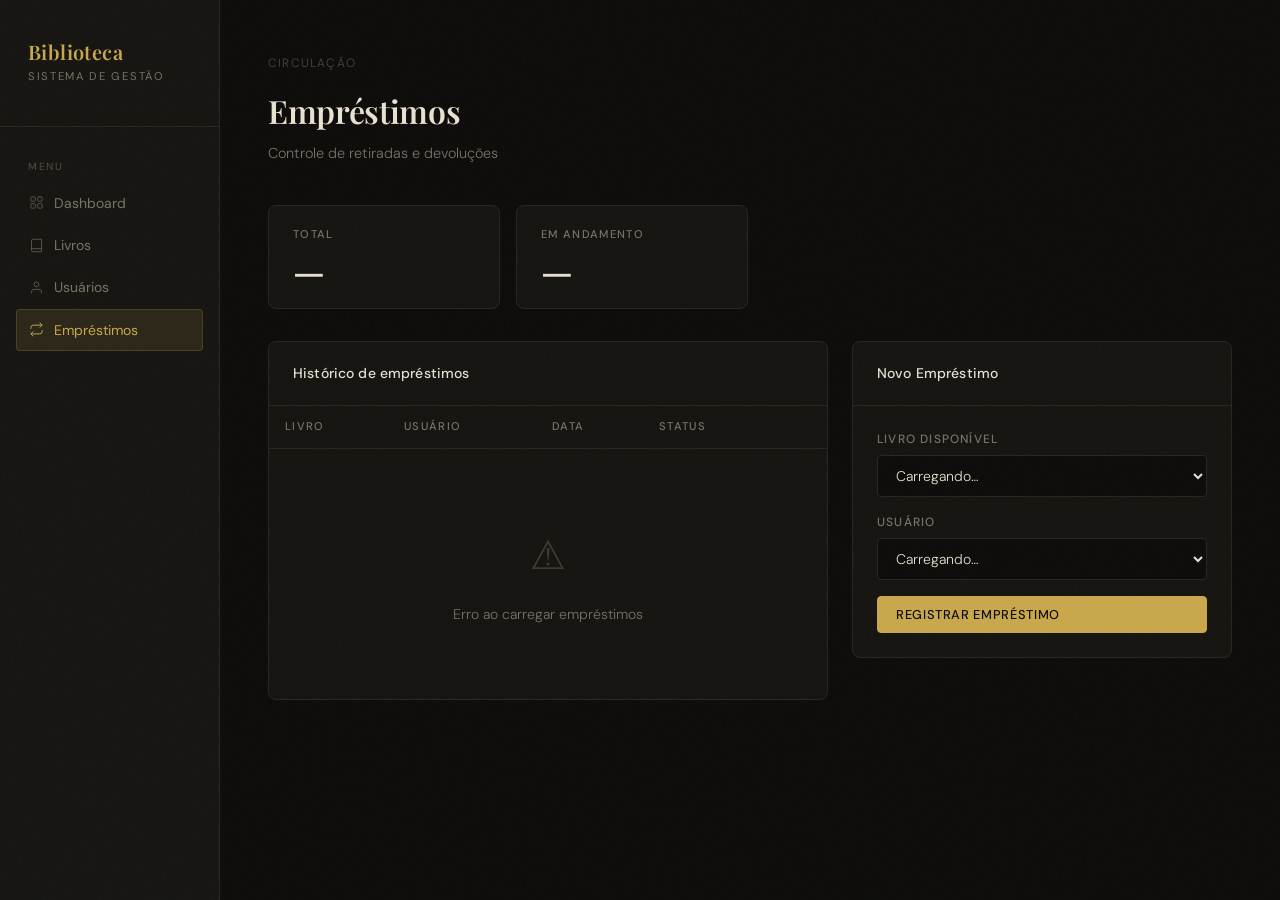
==== emprestimos.html @ 4e4b6eb3 "add frontend" ====
<!DOCTYPE html>
<html lang="pt-BR">
<head>
  <meta charset="UTF-8">
  <meta name="viewport" content="width=device-width, initial-scale=1.0">
  <title>Biblioteca — Empréstimos</title>
  <link rel="stylesheet" href="css/style.css">
</head>
<body>
 
<nav class="sidebar">
  <div class="sidebar-logo">
    <h1>Biblioteca</h1>
    <span>Sistema de Gestão</span>
  </div>
  <div class="nav-section">
    <p class="nav-label">Menu</p>
    <a href="index.html" class="nav-link">
      <svg width="15" height="15" fill="none" stroke="currentColor" stroke-width="1.5" viewBox="0 0 24 24"><rect x="3" y="3" width="7" height="7" rx="1"/><rect x="14" y="3" width="7" height="7" rx="1"/><rect x="3" y="14" width="7" height="7" rx="1"/><rect x="14" y="14" width="7" height="7" rx="1"/></svg>
      <span>Dashboard</span>
    </a>
    <a href="livros.html" class="nav-link">
      <svg width="15" height="15" fill="none" stroke="currentColor" stroke-width="1.5" viewBox="0 0 24 24"><path d="M4 19.5A2.5 2.5 0 0 1 6.5 17H20"/><path d="M6.5 2H20v20H6.5A2.5 2.5 0 0 1 4 19.5v-15A2.5 2.5 0 0 1 6.5 2z"/></svg>
      <span>Livros</span>
    </a>
    <a href="usuarios.html" class="nav-link">
      <svg width="15" height="15" fill="none" stroke="currentColor" stroke-width="1.5" viewBox="0 0 24 24"><path d="M20 21v-2a4 4 0 0 0-4-4H8a4 4 0 0 0-4 4v2"/><circle cx="12" cy="7" r="4"/></svg>
      <span>Usuários</span>
    </a>
    <a href="emprestimos.html" class="nav-link">
      <svg width="15" height="15" fill="none" stroke="currentColor" stroke-width="1.5" viewBox="0 0 24 24"><polyline points="17 1 21 5 17 9"/><path d="M3 11V9a4 4 0 0 1 4-4h14"/><polyline points="7 23 3 19 7 15"/><path d="M21 13v2a4 4 0 0 1-4 4H3"/></svg>
      <span>Empréstimos</span>
    </a>
  </div>
</nav>
 
<main class="main">
  <div class="page-header fade-in">
    <p class="breadcrumb">Circulação</p>
    <h2>Empréstimos</h2>
    <p>Controle de retiradas e devoluções</p>
  </div>
  <div class="content fade-in">
    <div class="stats-row" style="grid-template-columns:1fr 1fr;max-width:480px;margin-bottom:32px">
      <div class="stat-card"><p class="stat-label">Total</p><p class="stat-value" id="count-emprestimos">—</p></div>
      <div class="stat-card"><p class="stat-label">Em andamento</p><p class="stat-value" id="count-ativos">—</p></div>
    </div>
 
    <div class="two-col">
      <div class="card">
        <div class="card-header"><h3>Histórico de empréstimos</h3></div>
        <div class="table-wrap">
          <table>
            <thead><tr><th>Livro</th><th>Usuário</th><th>Data</th><th>Status</th><th></th></tr></thead>
            <tbody id="emprestimos-tbody"></tbody>
          </table>
        </div>
      </div>
 
      <div class="card">
        <div class="card-header"><h3>Novo Empréstimo</h3></div>
        <div class="card-body">
          <form id="form-emprestimo" class="form-grid">
            <div class="field">
              <label for="livroId">Livro disponível</label>
              <select id="livroId" required>
                <option value="">Carregando…</option>
              </select>
            </div>
            <div class="field">
              <label for="usuarioId">Usuário</label>
              <select id="usuarioId" required>
                <option value="">Carregando…</option>
              </select>
            </div>
            <button type="submit" class="btn btn-primary">Registrar Empréstimo</button>
          </form>
        </div>
      </div>
    </div>
  </div>
</main>
 
<div id="toast-container"></div>
<script type="module" src="js/emprestimos.js"></script>
</body>
</html>
---- css/style.css ----
@import url('https://fonts.googleapis.com/css2?family=Playfair+Display:ital,wght@0,400;0,600;0,700;1,400&family=DM+Sans:wght@300;400;500&display=swap');

:root {
  --bg: #0e0d0b;
  --surface: #161512;
  --surface-2: #1e1c18;
  --border: #2a2720;
  --border-light: #332f28;
  --gold: #c9a84c;
  --gold-dim: #8a6f2e;
  --gold-glow: rgba(201, 168, 76, 0.12);
  --text: #e8e0d0;
  --text-muted: #7a7264;
  --text-dim: #4a4640;
  --green: #4a7c59;
  --green-bg: rgba(74, 124, 89, 0.12);
  --red: #8b3a3a;
  --red-bg: rgba(139, 58, 58, 0.12);
  --radius: 4px;
  --radius-lg: 8px;
  --transition: 200ms cubic-bezier(0.4, 0, 0.2, 1);
}

*, *::before, *::after { box-sizing: border-box; margin: 0; padding: 0; }

html { scroll-behavior: smooth; }

body {
  background: var(--bg);
  color: var(--text);
  font-family: 'DM Sans', sans-serif;
  font-weight: 300;
  min-height: 100vh;
  line-height: 1.6;
  -webkit-font-smoothing: antialiased;
}

/* ─── NOISE TEXTURE OVERLAY ─── */
body::before {
  content: '';
  position: fixed;
  inset: 0;
  background-image: url("data:image/svg+xml,%3Csvg viewBox='0 0 256 256' xmlns='http://www.w3.org/2000/svg'%3E%3Cfilter id='noise'%3E%3CfeTurbulence type='fractalNoise' baseFrequency='0.9' numOctaves='4' stitchTiles='stitch'/%3E%3C/filter%3E%3Crect width='100%25' height='100%25' filter='url(%23noise)' opacity='0.04'/%3E%3C/svg%3E");
  pointer-events: none;
  z-index: 999;
  opacity: 0.4;
}

/* ─── SIDEBAR NAV ─── */
.sidebar {
  position: fixed;
  left: 0; top: 0; bottom: 0;
  width: 220px;
  background: var(--surface);
  border-right: 1px solid var(--border);
  display: flex;
  flex-direction: column;
  padding: 40px 0;
  z-index: 100;
}

.sidebar-logo {
  padding: 0 28px 40px;
  border-bottom: 1px solid var(--border);
  margin-bottom: 32px;
}

.sidebar-logo h1 {
  font-family: 'Playfair Display', serif;
  font-size: 1.25rem;
  font-weight: 600;
  color: var(--gold);
  letter-spacing: 0.02em;
  line-height: 1.2;
}

.sidebar-logo span {
  display: block;
  font-size: 0.7rem;
  color: var(--text-muted);
  text-transform: uppercase;
  letter-spacing: 0.15em;
  margin-top: 4px;
  font-weight: 400;
}

.nav-section {
  padding: 0 16px;
  margin-bottom: 8px;
}

.nav-label {
  font-size: 0.65rem;
  text-transform: uppercase;
  letter-spacing: 0.15em;
  color: var(--text-dim);
  padding: 0 12px;
  margin-bottom: 6px;
  font-weight: 500;
}

.nav-link {
  display: flex;
  align-items: center;
  gap: 10px;
  padding: 9px 12px;
  border-radius: var(--radius);
  color: var(--text-muted);
  text-decoration: none;
  font-size: 0.875rem;
  font-weight: 400;
  transition: all var(--transition);
  border: 1px solid transparent;
}

.nav-link:hover {
  color: var(--text);
  background: var(--surface-2);
}

.nav-link.active {
  color: var(--gold);
  background: var(--gold-glow);
  border-color: rgba(201, 168, 76, 0.2);
}

.nav-link svg { opacity: 0.7; flex-shrink: 0; }
.nav-link.active svg { opacity: 1; }

/* ─── MAIN LAYOUT ─── */
.main {
  margin-left: 220px;
  min-height: 100vh;
  display: flex;
  flex-direction: column;
}

/* ─── PAGE HEADER ─── */
.page-header {
  padding: 48px 48px 0;
  margin-bottom: 40px;
}

.page-header .breadcrumb {
  font-size: 0.75rem;
  color: var(--text-dim);
  text-transform: uppercase;
  letter-spacing: 0.1em;
  margin-bottom: 12px;
}

.page-header h2 {
  font-family: 'Playfair Display', serif;
  font-size: 2rem;
  font-weight: 600;
  color: var(--text);
  letter-spacing: -0.01em;
}

.page-header p {
  color: var(--text-muted);
  font-size: 0.9rem;
  margin-top: 6px;
}

/* ─── CONTENT AREA ─── */
.content {
  padding: 0 48px 48px;
  flex: 1;
}

/* ─── CARDS ─── */
.card {
  background: var(--surface);
  border: 1px solid var(--border);
  border-radius: var(--radius-lg);
  overflow: hidden;
  transition: border-color var(--transition);
}

.card:hover { border-color: var(--border-light); }

.card-header {
  padding: 20px 24px;
  border-bottom: 1px solid var(--border);
  display: flex;
  align-items: center;
  justify-content: space-between;
  gap: 16px;
}

.card-header h3 {
  font-size: 0.875rem;
  font-weight: 500;
  color: var(--text);
  letter-spacing: 0.01em;
}

.card-body { padding: 24px; }

/* ─── STATS ROW ─── */
.stats-row {
  display: grid;
  grid-template-columns: repeat(3, 1fr);
  gap: 16px;
  margin-bottom: 32px;
}

.stat-card {
  background: var(--surface);
  border: 1px solid var(--border);
  border-radius: var(--radius-lg);
  padding: 20px 24px;
  position: relative;
  overflow: hidden;
  transition: border-color var(--transition), transform var(--transition);
}

.stat-card::after {
  content: '';
  position: absolute;
  bottom: 0; left: 0; right: 0;
  height: 2px;
  background: linear-gradient(90deg, var(--gold), transparent);
  opacity: 0;
  transition: opacity var(--transition);
}

.stat-card:hover { border-color: var(--border-light); transform: translateY(-1px); }
.stat-card:hover::after { opacity: 1; }

.stat-label {
  font-size: 0.7rem;
  text-transform: uppercase;
  letter-spacing: 0.12em;
  color: var(--text-muted);
  margin-bottom: 8px;
  font-weight: 500;
}

.stat-value {
  font-family: 'Playfair Display', serif;
  font-size: 2.25rem;
  font-weight: 600;
  color: var(--text);
  line-height: 1;
  transition: color var(--transition);
}

.stat-card:hover .stat-value { color: var(--gold); }

/* ─── TABLE ─── */
.table-wrap { overflow-x: auto; }

table {
  width: 100%;
  border-collapse: collapse;
  font-size: 0.875rem;
}

thead th {
  padding: 12px 16px;
  text-align: left;
  font-size: 0.7rem;
  text-transform: uppercase;
  letter-spacing: 0.12em;
  color: var(--text-muted);
  font-weight: 500;
  border-bottom: 1px solid var(--border);
}

tbody tr {
  border-bottom: 1px solid var(--border);
  transition: background var(--transition);
  animation: fadeInRow 0.3s ease both;
}

tbody tr:last-child { border-bottom: none; }
tbody tr:hover { background: var(--surface-2); }

td {
  padding: 14px 16px;
  color: var(--text);
  vertical-align: middle;
}

td .subtitle {
  font-size: 0.75rem;
  color: var(--text-muted);
  margin-top: 2px;
}

/* ─── BADGE ─── */
.badge {
  display: inline-flex;
  align-items: center;
  gap: 5px;
  padding: 3px 10px;
  border-radius: 100px;
  font-size: 0.7rem;
  font-weight: 500;
  letter-spacing: 0.05em;
  text-transform: uppercase;
}

.badge-available {
  background: var(--green-bg);
  color: #6aab7e;
  border: 1px solid rgba(74, 124, 89, 0.3);
}

.badge-borrowed {
  background: var(--red-bg);
  color: #b06060;
  border: 1px solid rgba(139, 58, 58, 0.3);
}

.badge-active {
  background: rgba(201, 168, 76, 0.1);
  color: var(--gold);
  border: 1px solid rgba(201, 168, 76, 0.25);
}

.badge-dot {
  width: 5px; height: 5px;
  border-radius: 50%;
  background: currentColor;
}

/* ─── FORMS ─── */
.form-grid {
  display: grid;
  gap: 16px;
}

.form-grid-2 { grid-template-columns: 1fr 1fr; }

.field { display: flex; flex-direction: column; gap: 6px; }

label {
  font-size: 0.75rem;
  text-transform: uppercase;
  letter-spacing: 0.1em;
  color: var(--text-muted);
  font-weight: 500;
}

input, select {
  background: var(--bg);
  border: 1px solid var(--border);
  border-radius: var(--radius);
  color: var(--text);
  font-family: 'DM Sans', sans-serif;
  font-size: 0.875rem;
  font-weight: 300;
  padding: 10px 14px;
  outline: none;
  transition: border-color var(--transition), box-shadow var(--transition);
  width: 100%;
}

input::placeholder { color: var(--text-dim); }

input:focus, select:focus {
  border-color: var(--gold-dim);
  box-shadow: 0 0 0 3px var(--gold-glow);
}

select option { background: var(--surface); }

/* ─── BUTTONS ─── */
.btn {
  display: inline-flex;
  align-items: center;
  gap: 8px;
  padding: 9px 18px;
  border-radius: var(--radius);
  font-family: 'DM Sans', sans-serif;
  font-size: 0.8rem;
  font-weight: 500;
  letter-spacing: 0.05em;
  text-transform: uppercase;
  cursor: pointer;
  border: 1px solid transparent;
  transition: all var(--transition);
  text-decoration: none;
}

.btn-primary {
  background: var(--gold);
  color: #0e0d0b;
  border-color: var(--gold);
}

.btn-primary:hover {
  background: #d4b35e;
  box-shadow: 0 4px 16px rgba(201, 168, 76, 0.3);
  transform: translateY(-1px);
}

.btn-primary:active { transform: translateY(0); }

.btn-ghost {
  background: transparent;
  color: var(--text-muted);
  border-color: var(--border);
}

.btn-ghost:hover {
  color: var(--text);
  background: var(--surface-2);
  border-color: var(--border-light);
}

.btn-danger {
  background: transparent;
  color: #b06060;
  border-color: rgba(139, 58, 58, 0.3);
}

.btn-danger:hover {
  background: var(--red-bg);
  border-color: rgba(139, 58, 58, 0.5);
}

.btn-sm { padding: 6px 12px; font-size: 0.72rem; }

/* ─── TOAST ─── */
#toast-container {
  position: fixed;
  top: 24px;
  right: 24px;
  z-index: 9999;
  display: flex;
  flex-direction: column;
  gap: 8px;
  pointer-events: none;
}

.toast {
  background: var(--surface-2);
  border: 1px solid var(--border-light);
  border-radius: var(--radius-lg);
  padding: 12px 16px;
  font-size: 0.85rem;
  color: var(--text);
  display: flex;
  align-items: center;
  gap: 10px;
  min-width: 280px;
  box-shadow: 0 8px 32px rgba(0,0,0,0.4);
  animation: slideIn 0.25s cubic-bezier(0.4, 0, 0.2, 1) both;
  pointer-events: all;
}

.toast-success { border-left: 3px solid #4a7c59; }
.toast-error { border-left: 3px solid #8b3a3a; }
.toast-icon { font-size: 1rem; }

/* ─── EMPTY STATE ─── */
.empty-state {
  text-align: center;
  padding: 60px 24px;
  color: var(--text-muted);
}

.empty-icon {
  font-size: 2.5rem;
  margin-bottom: 16px;
  opacity: 0.4;
}

.empty-state p { font-size: 0.875rem; }

/* ─── LOADING SKELETON ─── */
.skeleton {
  background: linear-gradient(90deg, var(--surface-2) 25%, var(--border) 50%, var(--surface-2) 75%);
  background-size: 200% 100%;
  animation: shimmer 1.5s infinite;
  border-radius: var(--radius);
  height: 16px;
}

/* ─── DIVIDER ─── */
.divider {
  height: 1px;
  background: var(--border);
  margin: 24px 0;
}

/* ─── PAGE LAYOUT HELPER ─── */
.two-col { display: grid; grid-template-columns: 1fr 380px; gap: 24px; align-items: start; }
.full-col { display: grid; gap: 24px; }

/* ─── ANIMATIONS ─── */
@keyframes fadeInRow {
  from { opacity: 0; transform: translateY(4px); }
  to { opacity: 1; transform: translateY(0); }
}

@keyframes slideIn {
  from { opacity: 0; transform: translateX(16px); }
  to { opacity: 1; transform: translateX(0); }
}

@keyframes shimmer {
  to { background-position: -200% 0; }
}

@keyframes fadeIn {
  from { opacity: 0; transform: translateY(8px); }
  to { opacity: 1; transform: translateY(0); }
}

.fade-in { animation: fadeIn 0.4s ease both; }

/* ─── RESPONSIVE ─── */
@media (max-width: 900px) {
  .sidebar { width: 60px; padding: 20px 0; }
  .sidebar-logo, .nav-label { display: none; }
  .nav-link span { display: none; }
  .nav-link { justify-content: center; padding: 10px; }
  .main { margin-left: 60px; }
  .page-header, .content { padding-left: 24px; padding-right: 24px; }
  .two-col { grid-template-columns: 1fr; }
  .form-grid-2 { grid-template-columns: 1fr; }
  .stats-row { grid-template-columns: 1fr; }
}
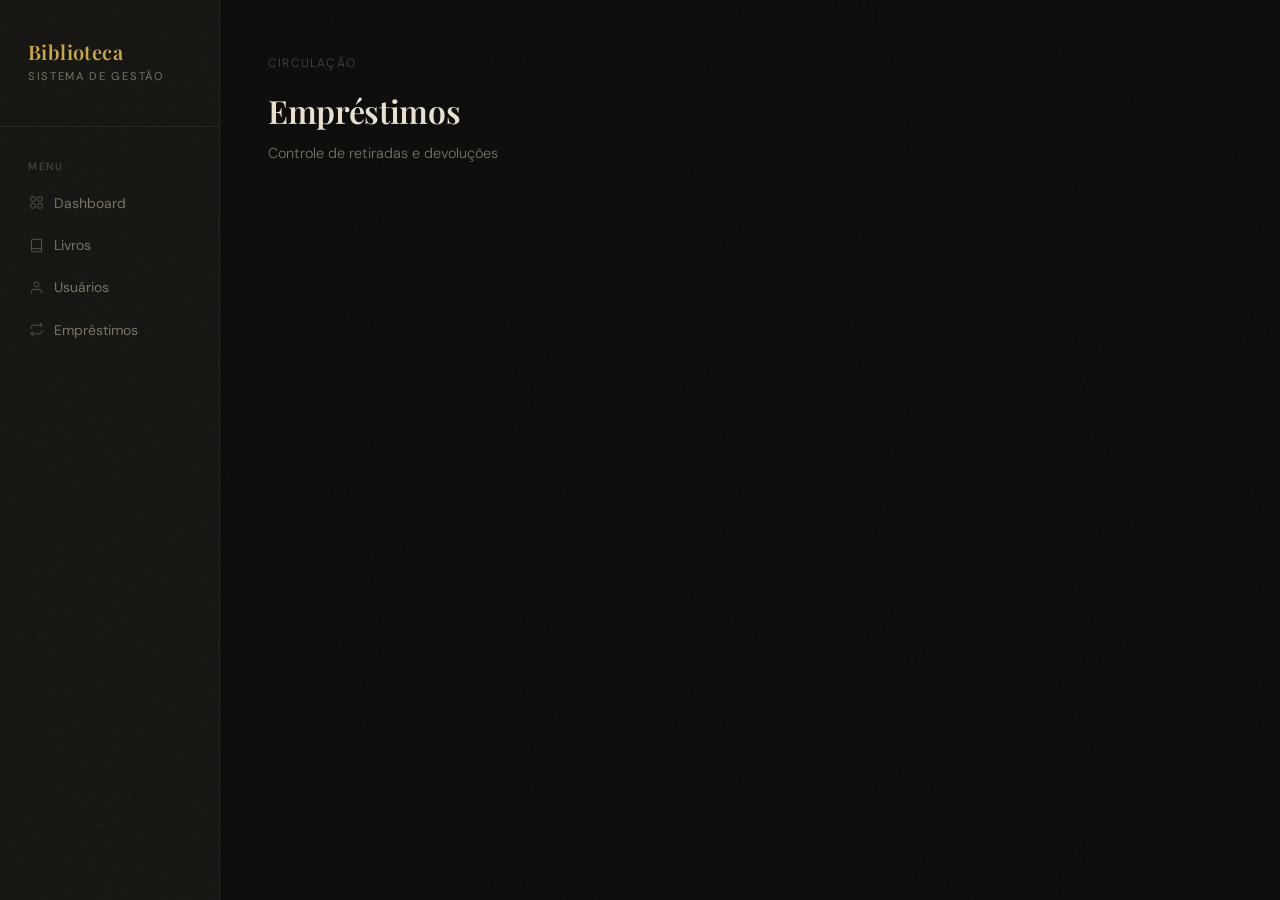
==== commit 5c61f673: "feat: implement role-based UI (admin/user) with conditional rendering for actions" ====
--- a/emprestimos.html
+++ b/emprestimos.html
@@ -7,7 +7,7 @@
   <link rel="stylesheet" href="css/style.css">
 </head>
 <body>
- 
+
 <nav class="sidebar">
   <div class="sidebar-logo">
     <h1>Biblioteca</h1>
@@ -33,22 +33,45 @@
     </a>
   </div>
 </nav>
- 
+
 <main class="main">
   <div class="page-header fade-in">
     <p class="breadcrumb">Circulação</p>
     <h2>Empréstimos</h2>
-    <p>Controle de retiradas e devoluções</p>
+    <p id="page-subtitle">Controle de retiradas e devoluções</p>
   </div>
-  <div class="content fade-in">
+  <div class="content fade-in" id="main-content"></div>
+</main>
+
+<div id="toast-container"></div>
+<script type="module">
+import { listarEmprestimos, criarEmprestimo, devolverLivro, deletarEmprestimo, listarLivros, listarUsuarios } from "./api.js";
+import { toast, initPage, isAdmin, fmtDate } from "./utils.js";
+
+initPage();
+
+const content = document.getElementById("main-content");
+const admin = isAdmin();
+
+if (admin) {
+  renderAdmin();
+} else {
+  renderUser();
+}
+
+// ─── ADMIN VIEW: histórico completo + gestão + novo empréstimo ──────────
+function renderAdmin() {
+  content.innerHTML = `
     <div class="stats-row" style="grid-template-columns:1fr 1fr;max-width:480px;margin-bottom:32px">
       <div class="stat-card"><p class="stat-label">Total</p><p class="stat-value" id="count-emprestimos">—</p></div>
       <div class="stat-card"><p class="stat-label">Em andamento</p><p class="stat-value" id="count-ativos">—</p></div>
     </div>
- 
     <div class="two-col">
       <div class="card">
-        <div class="card-header"><h3>Histórico de empréstimos</h3></div>
+        <div class="card-header">
+          <h3>Histórico de empréstimos</h3>
+          <span class="role-badge role-badge--admin">Admin</span>
+        </div>
         <div class="table-wrap">
           <table>
             <thead><tr><th>Livro</th><th>Usuário</th><th>Data</th><th>Status</th><th></th></tr></thead>
@@ -56,32 +79,202 @@
           </table>
         </div>
       </div>
- 
       <div class="card">
         <div class="card-header"><h3>Novo Empréstimo</h3></div>
         <div class="card-body">
-          <form id="form-emprestimo" class="form-grid">
+          <div class="form-grid">
             <div class="field">
               <label for="livroId">Livro disponível</label>
-              <select id="livroId" required>
-                <option value="">Carregando…</option>
-              </select>
+              <select id="livroId"><option value="">Carregando…</option></select>
             </div>
             <div class="field">
               <label for="usuarioId">Usuário</label>
-              <select id="usuarioId" required>
-                <option value="">Carregando…</option>
-              </select>
-            </div>
-            <button type="submit" class="btn btn-primary">Registrar Empréstimo</button>
-          </form>
+              <select id="usuarioId"><option value="">Carregando…</option></select>
+            </div>
+            <button id="btn-emprestar" class="btn btn-primary">Registrar Empréstimo</button>
+          </div>
         </div>
       </div>
     </div>
-  </div>
-</main>
- 
-<div id="toast-container"></div>
-<script type="module" src="js/emprestimos.js"></script>
+  `;
+  loadSelects();
+  loadHistorico();
+  document.getElementById("btn-emprestar").addEventListener("click", submitEmprestimo);
+}
+
+async function loadSelects() {
+  const [livros, usuarios] = await Promise.all([listarLivros(), listarUsuarios()]);
+  const disponiveis = livros.filter(l => l.disponivel);
+  document.getElementById("livroId").innerHTML =
+    `<option value="">Selecionar livro…</option>` +
+    disponiveis.map(l => `<option value="${l.id}">${l.titulo}</option>`).join("");
+  document.getElementById("usuarioId").innerHTML =
+    `<option value="">Selecionar usuário…</option>` +
+    usuarios.map(u => `<option value="${u.id}">${u.nome}</option>`).join("");
+}
+
+async function loadHistorico() {
+  const tbody = document.getElementById("emprestimos-tbody");
+  tbody.innerHTML = `<tr><td colspan="5"><div class="skeleton" style="width:70%"></div></td></tr>`;
+  try {
+    const emp = await listarEmprestimos();
+    document.getElementById("count-emprestimos").textContent = emp.length;
+    document.getElementById("count-ativos").textContent = emp.filter(e => e.ativo).length;
+    if (!emp.length) {
+      tbody.innerHTML = `<tr><td colspan="5"><div class="empty-state"><div class="empty-icon">🔄</div><p>Nenhum empréstimo registrado</p></div></td></tr>`;
+      return;
+    }
+    tbody.innerHTML = emp.map(e => `
+      <tr>
+        <td><strong>${e.tituloLivro ?? "—"}</strong></td>
+        <td>${e.nomeUsuario ?? "—"}</td>
+        <td>${fmtDate(e.dataEmprestimo)}</td>
+        <td><span class="badge ${e.ativo ? "badge-active" : "badge-available"}"><span class="badge-dot"></span>${e.ativo ? "Em andamento" : "Devolvido"}</span></td>
+        <td style="display:flex;gap:8px">
+          ${e.ativo ? `<button class="btn btn-ghost btn-sm btn-devolver" data-id="${e.id}">Devolver</button>` : ""}
+          <button class="btn btn-danger btn-sm btn-delete" data-id="${e.id}">Remover</button>
+        </td>
+      </tr>
+    `).join("");
+    document.querySelectorAll(".btn-devolver").forEach(btn => {
+      btn.addEventListener("click", async () => {
+        try { await devolverLivro(btn.dataset.id); toast("Devolução registrada"); loadHistorico(); loadSelects(); }
+        catch (e) { toast(e.message, "error"); }
+      });
+    });
+    document.querySelectorAll(".btn-delete").forEach(btn => {
+      btn.addEventListener("click", async () => {
+        if (!confirm("Remover este empréstimo?")) return;
+        try { await deletarEmprestimo(btn.dataset.id); toast("Empréstimo removido"); loadHistorico(); }
+        catch (e) { toast(e.message, "error"); }
+      });
+    });
+  } catch {
+    tbody.innerHTML = `<tr><td colspan="5"><div class="empty-state"><div class="empty-icon">⚠</div><p>Erro ao carregar empréstimos</p></div></td></tr>`;
+  }
+}
+
+async function submitEmprestimo() {
+  const btn = document.getElementById("btn-emprestar");
+  const livroId = document.getElementById("livroId").value;
+  const usuarioId = document.getElementById("usuarioId").value;
+  if (!livroId || !usuarioId) { toast("Selecione livro e usuário.", "error"); return; }
+  btn.disabled = true; btn.textContent = "Registrando…";
+  try {
+    await criarEmprestimo({ usuarioId: Number(usuarioId), livroId: Number(livroId) });
+    toast("Empréstimo registrado");
+    loadHistorico(); loadSelects();
+  } catch (e) { toast(e.message, "error"); }
+  finally { btn.disabled = false; btn.textContent = "Registrar Empréstimo"; }
+}
+
+// ─── USER VIEW: foco em realizar empréstimo + meus empréstimos ──────────
+function renderUser() {
+  document.getElementById("page-subtitle").textContent = "Retire e acompanhe seus livros";
+  content.innerHTML = `
+    <div class="user-emp-layout">
+
+      <!-- Card: Realizar empréstimo -->
+      <div class="card user-emp-form-card">
+        <div class="card-header">
+          <h3>Retirar um livro</h3>
+        </div>
+        <div class="card-body">
+          <p class="user-emp-hint">Escolha um livro disponível para retirar.</p>
+          <div class="form-grid" style="margin-top:20px">
+            <div class="field">
+              <label for="livroId">Livro disponível</label>
+              <select id="livroId"><option value="">Carregando…</option></select>
+            </div>
+            <div class="field">
+              <label for="usuarioId">Registrar para</label>
+              <select id="usuarioId"><option value="">Carregando…</option></select>
+            </div>
+            <button id="btn-emprestar" class="btn btn-primary btn-full">
+              <svg width="15" height="15" fill="none" stroke="currentColor" stroke-width="1.5" viewBox="0 0 24 24"><polyline points="17 1 21 5 17 9"/><path d="M3 11V9a4 4 0 0 1 4-4h14"/></svg>
+              Confirmar Retirada
+            </button>
+          </div>
+        </div>
+      </div>
+
+      <!-- Card: Empréstimos ativos -->
+      <div class="card">
+        <div class="card-header">
+          <h3>Empréstimos ativos</h3>
+          <span id="user-count-ativos" class="disp-pill">—</span>
+        </div>
+        <div class="table-wrap">
+          <table>
+            <thead><tr><th>Livro</th><th>Retirada</th><th>Status</th></tr></thead>
+            <tbody id="user-emp-tbody"></tbody>
+          </table>
+        </div>
+      </div>
+
+    </div>
+  `;
+  loadUserSelects();
+  loadUserEmprestimos();
+  document.getElementById("btn-emprestar").addEventListener("click", submitUserEmprestimo);
+}
+
+async function loadUserSelects() {
+  const [livros, usuarios] = await Promise.all([listarLivros(), listarUsuarios()]);
+  const disponiveis = livros.filter(l => l.disponivel);
+  document.getElementById("livroId").innerHTML =
+    `<option value="">Selecione um livro…</option>` +
+    disponiveis.map(l => `<option value="${l.id}">${l.titulo} — ${l.autor}</option>`).join("");
+  document.getElementById("usuarioId").innerHTML =
+    `<option value="">Selecione o usuário…</option>` +
+    usuarios.map(u => `<option value="${u.id}">${u.nome}</option>`).join("");
+}
+
+async function loadUserEmprestimos() {
+  const tbody = document.getElementById("user-emp-tbody");
+  tbody.innerHTML = `<tr><td colspan="3"><div class="skeleton" style="width:60%"></div></td></tr>`;
+  try {
+    const emp = await listarEmprestimos();
+    const ativos = emp.filter(e => e.ativo);
+    document.getElementById("user-count-ativos").textContent =
+      `${ativos.length} ativo${ativos.length !== 1 ? "s" : ""}`;
+    if (!ativos.length) {
+      tbody.innerHTML = `<tr><td colspan="3"><div class="empty-state"><div class="empty-icon">📖</div><p>Nenhum empréstimo ativo no momento</p></div></td></tr>`;
+      return;
+    }
+    tbody.innerHTML = ativos.map(e => `
+      <tr>
+        <td>
+          <strong>${e.tituloLivro ?? "—"}</strong>
+          <div class="subtitle">${e.nomeUsuario ?? ""}</div>
+        </td>
+        <td>${fmtDate(e.dataEmprestimo)}</td>
+        <td><span class="badge badge-active"><span class="badge-dot"></span>Em andamento</span></td>
+      </tr>
+    `).join("");
+  } catch {
+    tbody.innerHTML = `<tr><td colspan="3"><div class="empty-state"><div class="empty-icon">⚠</div><p>Erro ao carregar</p></div></td></tr>`;
+  }
+}
+
+async function submitUserEmprestimo() {
+  const btn = document.getElementById("btn-emprestar");
+  const livroId = document.getElementById("livroId").value;
+  const usuarioId = document.getElementById("usuarioId").value;
+  if (!livroId || !usuarioId) { toast("Selecione livro e usuário.", "error"); return; }
+  btn.disabled = true;
+  btn.innerHTML = `<svg width="14" height="14" viewBox="0 0 24 24" fill="none" stroke="currentColor" stroke-width="2" style="animation:spin .7s linear infinite"><path d="M12 2v4M12 18v4M4.93 4.93l2.83 2.83M16.24 16.24l2.83 2.83M2 12h4M18 12h4M4.93 19.07l2.83-2.83M16.24 7.76l2.83-2.83"/></svg> Confirmando…`;
+  try {
+    await criarEmprestimo({ usuarioId: Number(usuarioId), livroId: Number(livroId) });
+    toast("Retirada confirmada! Boas leituras.");
+    loadUserSelects();
+    loadUserEmprestimos();
+  } catch (e) { toast(e.message, "error"); }
+  finally {
+    btn.disabled = false;
+    btn.innerHTML = `<svg width="15" height="15" fill="none" stroke="currentColor" stroke-width="1.5" viewBox="0 0 24 24"><polyline points="17 1 21 5 17 9"/><path d="M3 11V9a4 4 0 0 1 4-4h14"/></svg> Confirmar Retirada`;
+  }
+}
+</script>
 </body>
 </html>
--- a/css/style.css
+++ b/css/style.css
@@ -127,6 +127,161 @@
 .nav-link svg { opacity: 0.7; flex-shrink: 0; }
 .nav-link.active svg { opacity: 1; }
 
+/* ─── SIDEBAR ACCOUNT WIDGET ─── */
+.sidebar-account {
+  margin-top: auto;
+  padding: 16px;
+  border-top: 1px solid var(--border);
+  position: relative;
+}
+
+.account-trigger {
+  display: flex;
+  align-items: center;
+  gap: 10px;
+  width: 100%;
+  padding: 8px 10px;
+  background: transparent;
+  border: 1px solid transparent;
+  border-radius: var(--radius);
+  cursor: pointer;
+  font-family: 'DM Sans', sans-serif;
+  transition: all var(--transition);
+  text-align: left;
+}
+
+.account-trigger:hover {
+  background: var(--surface-2);
+  border-color: var(--border);
+}
+
+.account-avatar {
+  width: 30px;
+  height: 30px;
+  border-radius: 50%;
+  background: var(--gold-glow);
+  border: 1px solid rgba(201, 168, 76, 0.3);
+  color: var(--gold);
+  font-family: 'Playfair Display', serif;
+  font-size: 0.875rem;
+  font-weight: 600;
+  display: flex;
+  align-items: center;
+  justify-content: center;
+  flex-shrink: 0;
+}
+
+.account-info {
+  flex: 1;
+  min-width: 0;
+  display: flex;
+  flex-direction: column;
+  gap: 1px;
+}
+
+.account-email {
+  font-size: 0.75rem;
+  color: var(--text);
+  font-weight: 400;
+  white-space: nowrap;
+  overflow: hidden;
+  text-overflow: ellipsis;
+  display: block;
+}
+
+.account-role {
+  font-size: 0.65rem;
+  color: var(--text-dim);
+  text-transform: uppercase;
+  letter-spacing: 0.08em;
+}
+
+.account-chevron {
+  flex-shrink: 0;
+  color: var(--text-dim);
+  transition: transform var(--transition);
+}
+
+.account-trigger[aria-expanded="true"] .account-chevron {
+  transform: rotate(180deg);
+}
+
+/* Dropdown */
+.account-dropdown {
+  position: absolute;
+  bottom: calc(100% - 8px);
+  left: 16px;
+  right: 16px;
+  background: var(--surface-2);
+  border: 1px solid var(--border-light);
+  border-radius: var(--radius-lg);
+  box-shadow: 0 -8px 32px rgba(0, 0, 0, 0.4);
+  overflow: hidden;
+  opacity: 0;
+  transform: translateY(6px);
+  pointer-events: none;
+  transition: opacity var(--transition), transform var(--transition);
+  z-index: 200;
+}
+
+.account-dropdown.open {
+  opacity: 1;
+  transform: translateY(0);
+  pointer-events: all;
+}
+
+.account-dropdown-email {
+  padding: 12px 14px 10px;
+  font-size: 0.75rem;
+  color: var(--text-muted);
+  white-space: nowrap;
+  overflow: hidden;
+  text-overflow: ellipsis;
+}
+
+.account-dropdown-divider {
+  height: 1px;
+  background: var(--border);
+  margin: 0 8px;
+}
+
+.account-dropdown-item {
+  display: flex;
+  align-items: center;
+  gap: 10px;
+  width: 100%;
+  padding: 10px 14px;
+  background: transparent;
+  border: none;
+  cursor: pointer;
+  font-family: 'DM Sans', sans-serif;
+  font-size: 0.8rem;
+  font-weight: 400;
+  text-align: left;
+  transition: background var(--transition), color var(--transition);
+}
+
+.account-dropdown-logout {
+  color: #b06060;
+}
+
+.account-dropdown-logout:hover {
+  background: var(--red-bg);
+  color: #c07070;
+}
+
+/* Sidebar colapsada — esconde info, mantém avatar */
+@media (max-width: 900px) {
+  .account-info, .account-chevron { display: none; }
+  .account-trigger { justify-content: center; padding: 8px; }
+  .account-dropdown {
+    left: 64px;
+    right: auto;
+    bottom: 16px;
+    width: 200px;
+  }
+}
+
 /* ─── MAIN LAYOUT ─── */
 .main {
   margin-left: 220px;
@@ -400,6 +555,13 @@
 
 .btn-primary:active { transform: translateY(0); }
 
+.btn-primary:disabled {
+  opacity: 0.6;
+  cursor: not-allowed;
+  transform: none;
+  box-shadow: none;
+}
+
 .btn-ghost {
   background: transparent;
   color: var(--text-muted);
@@ -424,6 +586,8 @@
 }
 
 .btn-sm { padding: 6px 12px; font-size: 0.72rem; }
+
+.btn-full { width: 100%; justify-content: center; padding: 11px 18px; }
 
 /* ─── TOAST ─── */
 #toast-container {
@@ -510,6 +674,10 @@
 @keyframes fadeIn {
   from { opacity: 0; transform: translateY(8px); }
   to { opacity: 1; transform: translateY(0); }
+}
+
+@keyframes spin {
+  to { transform: rotate(360deg); }
 }
 
 .fade-in { animation: fadeIn 0.4s ease both; }
@@ -525,4 +693,434 @@
   .two-col { grid-template-columns: 1fr; }
   .form-grid-2 { grid-template-columns: 1fr; }
   .stats-row { grid-template-columns: 1fr; }
+}
+
+/* ═══════════════════════════════════════════════════════
+   AUTH STYLES — login.html / tela de entrada
+   ═══════════════════════════════════════════════════════ */
+
+.auth-body {
+  display: flex;
+  align-items: center;
+  justify-content: center;
+  min-height: 100vh;
+  padding: 24px;
+}
+
+/* Glow de fundo decorativo */
+.auth-bg {
+  position: fixed;
+  inset: 0;
+  pointer-events: none;
+  z-index: 0;
+}
+
+.auth-bg-glow {
+  position: absolute;
+  top: -20%;
+  left: 50%;
+  transform: translateX(-50%);
+  width: 600px;
+  height: 600px;
+  background: radial-gradient(ellipse at center, rgba(201, 168, 76, 0.07) 0%, transparent 70%);
+  border-radius: 50%;
+}
+
+.auth-container {
+  position: relative;
+  z-index: 1;
+  width: 100%;
+  max-width: 400px;
+}
+
+.auth-card {
+  background: var(--surface);
+  border: 1px solid var(--border);
+  border-radius: 12px;
+  padding: 40px 36px 36px;
+  box-shadow: 0 24px 64px rgba(0, 0, 0, 0.5);
+}
+
+.auth-header {
+  text-align: center;
+  margin-bottom: 32px;
+  padding-bottom: 28px;
+  border-bottom: 1px solid var(--border);
+}
+
+.auth-logo {
+  font-family: 'Playfair Display', serif;
+  font-size: 1.75rem;
+  font-weight: 600;
+  color: var(--gold);
+  letter-spacing: 0.02em;
+  line-height: 1.2;
+}
+
+.auth-logo-sub {
+  display: block;
+  font-size: 0.7rem;
+  color: var(--text-muted);
+  text-transform: uppercase;
+  letter-spacing: 0.15em;
+  margin-top: 6px;
+  font-weight: 400;
+}
+
+.auth-title {
+  font-size: 0.9rem;
+  color: var(--text-muted);
+  margin-bottom: 24px;
+  letter-spacing: 0.02em;
+}
+
+/* Campo senha com botão olho */
+.input-password-wrap {
+  position: relative;
+}
+
+.input-password-wrap input {
+  padding-right: 42px;
+}
+
+.btn-toggle-password {
+  position: absolute;
+  right: 12px;
+  top: 50%;
+  transform: translateY(-50%);
+  background: none;
+  border: none;
+  cursor: pointer;
+  color: var(--text-dim);
+  padding: 4px;
+  display: flex;
+  align-items: center;
+  transition: color var(--transition);
+}
+
+.btn-toggle-password:hover { color: var(--text-muted); }
+
+/* Alerta de erro inline */
+.auth-alert {
+  background: var(--red-bg);
+  border: 1px solid rgba(139, 58, 58, 0.35);
+  border-radius: var(--radius);
+  color: #c07070;
+  font-size: 0.8rem;
+  padding: 10px 14px;
+  margin-bottom: 16px;
+  line-height: 1.4;
+}
+
+/* Link de troca de painel */
+.auth-switch {
+  text-align: center;
+  font-size: 0.8rem;
+  color: var(--text-muted);
+  margin-top: 20px;
+}
+
+.auth-switch a {
+  color: var(--gold);
+  text-decoration: none;
+  font-weight: 500;
+  transition: color var(--transition);
+}
+
+.auth-switch a:hover { color: #d4b35e; }
+
+/* Spinner dentro do botão */
+.btn-spinner {
+  display: inline-flex;
+  align-items: center;
+}
+
+.btn-spinner svg {
+  animation: spin 0.7s linear infinite;
+}
+
+@media (max-width: 480px) {
+  .auth-card {
+    padding: 32px 24px 28px;
+  }
+}
+
+/* ═══════════════════════════════════════════════════════
+   ROLE-BASED UI STYLES
+   ═══════════════════════════════════════════════════════ */
+
+/* ─── ROLE BADGE (header do card) ─── */
+.role-badge {
+  display: inline-flex;
+  align-items: center;
+  gap: 5px;
+  padding: 3px 10px;
+  border-radius: 100px;
+  font-size: 0.65rem;
+  font-weight: 500;
+  letter-spacing: 0.08em;
+  text-transform: uppercase;
+}
+
+.role-badge--admin {
+  background: var(--gold-glow);
+  color: var(--gold);
+  border: 1px solid rgba(201, 168, 76, 0.25);
+}
+
+/* ─── ROLE PILL (na tabela de usuários) ─── */
+.role-pill {
+  display: inline-block;
+  padding: 2px 8px;
+  border-radius: 100px;
+  font-size: 0.68rem;
+  font-weight: 500;
+  letter-spacing: 0.06em;
+  text-transform: uppercase;
+}
+
+.role-pill--admin {
+  background: var(--gold-glow);
+  color: var(--gold);
+  border: 1px solid rgba(201, 168, 76, 0.2);
+}
+
+.role-pill--user {
+  background: var(--surface-2);
+  color: var(--text-muted);
+  border: 1px solid var(--border);
+}
+
+/* ─── DISPONIBILIDADE PILL ─── */
+.disp-pill {
+  font-size: 0.75rem;
+  color: var(--text-muted);
+  background: var(--surface-2);
+  border: 1px solid var(--border);
+  border-radius: 100px;
+  padding: 3px 10px;
+}
+
+/* ─── DROPDOWN ACCOUNT WIDGET ─── */
+.account-dropdown-header {
+  display: flex;
+  align-items: center;
+  gap: 10px;
+  padding: 14px 14px 12px;
+}
+
+.account-dropdown-avatar {
+  width: 32px;
+  height: 32px;
+  border-radius: 50%;
+  background: var(--gold-glow);
+  border: 1px solid rgba(201, 168, 76, 0.3);
+  color: var(--gold);
+  font-family: 'Playfair Display', serif;
+  font-size: 0.9rem;
+  font-weight: 600;
+  display: flex;
+  align-items: center;
+  justify-content: center;
+  flex-shrink: 0;
+}
+
+.account-dropdown-badge {
+  font-size: 0.65rem;
+  font-weight: 500;
+  letter-spacing: 0.08em;
+  text-transform: uppercase;
+  margin-top: 2px;
+  display: inline-block;
+  padding: 1px 7px;
+  border-radius: 100px;
+}
+
+.badge-role--admin {
+  background: var(--gold-glow);
+  color: var(--gold);
+  border: 1px solid rgba(201, 168, 76, 0.25);
+}
+
+.badge-role--user {
+  background: var(--surface-2);
+  color: var(--text-muted);
+  border: 1px solid var(--border);
+}
+
+/* ─── ACCESS DENIED ─── */
+.access-denied {
+  max-width: 400px;
+  margin: 80px auto;
+  text-align: center;
+  color: var(--text-muted);
+}
+
+.access-denied-icon {
+  width: 80px;
+  height: 80px;
+  border-radius: 50%;
+  background: var(--surface);
+  border: 1px solid var(--border);
+  display: flex;
+  align-items: center;
+  justify-content: center;
+  margin: 0 auto 24px;
+  color: var(--text-dim);
+}
+
+.access-denied h3 {
+  font-family: 'Playfair Display', serif;
+  font-size: 1.25rem;
+  color: var(--text);
+  margin-bottom: 8px;
+}
+
+.access-denied p {
+  font-size: 0.875rem;
+  line-height: 1.6;
+}
+
+/* ─── USER LIVROS: grid de cards ─── */
+.user-livros-header {
+  display: flex;
+  align-items: center;
+  justify-content: space-between;
+  gap: 16px;
+  margin-bottom: 28px;
+  flex-wrap: wrap;
+}
+
+.user-livros-search-wrap {
+  position: relative;
+  flex: 1;
+  max-width: 380px;
+}
+
+.search-icon {
+  position: absolute;
+  left: 12px;
+  top: 50%;
+  transform: translateY(-50%);
+  color: var(--text-dim);
+  pointer-events: none;
+}
+
+.user-search {
+  padding-left: 36px !important;
+}
+
+.livros-grid {
+  display: grid;
+  grid-template-columns: repeat(auto-fill, minmax(220px, 1fr));
+  gap: 16px;
+}
+
+/* Card de livro (view usuário) */
+.livro-card {
+  background: var(--surface);
+  border: 1px solid var(--border);
+  border-radius: var(--radius-lg);
+  overflow: hidden;
+  display: flex;
+  flex-direction: column;
+  transition: border-color var(--transition), transform var(--transition), box-shadow var(--transition);
+  animation: fadeInRow 0.3s ease both;
+}
+
+.livro-card:hover {
+  border-color: var(--border-light);
+  transform: translateY(-2px);
+  box-shadow: 0 8px 24px rgba(0,0,0,0.3);
+}
+
+.livro-card--indisponivel {
+  opacity: 0.6;
+}
+
+.livro-card--indisponivel:hover {
+  transform: none;
+  box-shadow: none;
+}
+
+/* Spine colorida no topo do card */
+.livro-card-spine {
+  height: 3px;
+  background: linear-gradient(90deg, var(--gold), var(--gold-dim));
+  opacity: 0.6;
+  transition: opacity var(--transition);
+}
+
+.livro-card:hover .livro-card-spine { opacity: 1; }
+.livro-card--indisponivel .livro-card-spine { background: var(--border); }
+
+.livro-card-body {
+  padding: 18px 18px 12px;
+  flex: 1;
+}
+
+.livro-card-autor {
+  font-size: 0.7rem;
+  color: var(--text-dim);
+  text-transform: uppercase;
+  letter-spacing: 0.1em;
+  margin-bottom: 6px;
+}
+
+.livro-card-titulo {
+  font-family: 'Playfair Display', serif;
+  font-size: 1rem;
+  font-weight: 600;
+  color: var(--text);
+  line-height: 1.3;
+}
+
+.livro-card-footer {
+  padding: 12px 18px 16px;
+  display: flex;
+  align-items: center;
+  justify-content: space-between;
+  gap: 8px;
+  border-top: 1px solid var(--border);
+}
+
+.livro-btn-emprestar {
+  font-size: 0.68rem;
+  padding: 5px 10px;
+}
+
+.livro-indisponivel-hint {
+  font-size: 0.68rem;
+  color: var(--text-dim);
+  text-transform: uppercase;
+  letter-spacing: 0.08em;
+}
+
+/* Skeleton cards para o grid */
+.skeleton-card {
+  height: 160px;
+  background: linear-gradient(90deg, var(--surface-2) 25%, var(--border) 50%, var(--surface-2) 75%);
+  background-size: 200% 100%;
+  animation: shimmer 1.5s infinite;
+  border-radius: var(--radius-lg);
+}
+
+/* ─── USER EMPRÉSTIMOS: layout focado ─── */
+.user-emp-layout {
+  display: grid;
+  grid-template-columns: 380px 1fr;
+  gap: 24px;
+  align-items: start;
+}
+
+.user-emp-hint {
+  font-size: 0.85rem;
+  color: var(--text-muted);
+  line-height: 1.5;
+}
+
+@media (max-width: 900px) {
+  .user-emp-layout { grid-template-columns: 1fr; }
+  .livros-grid { grid-template-columns: repeat(auto-fill, minmax(160px, 1fr)); }
+  .user-livros-search-wrap { max-width: 100%; }
 }
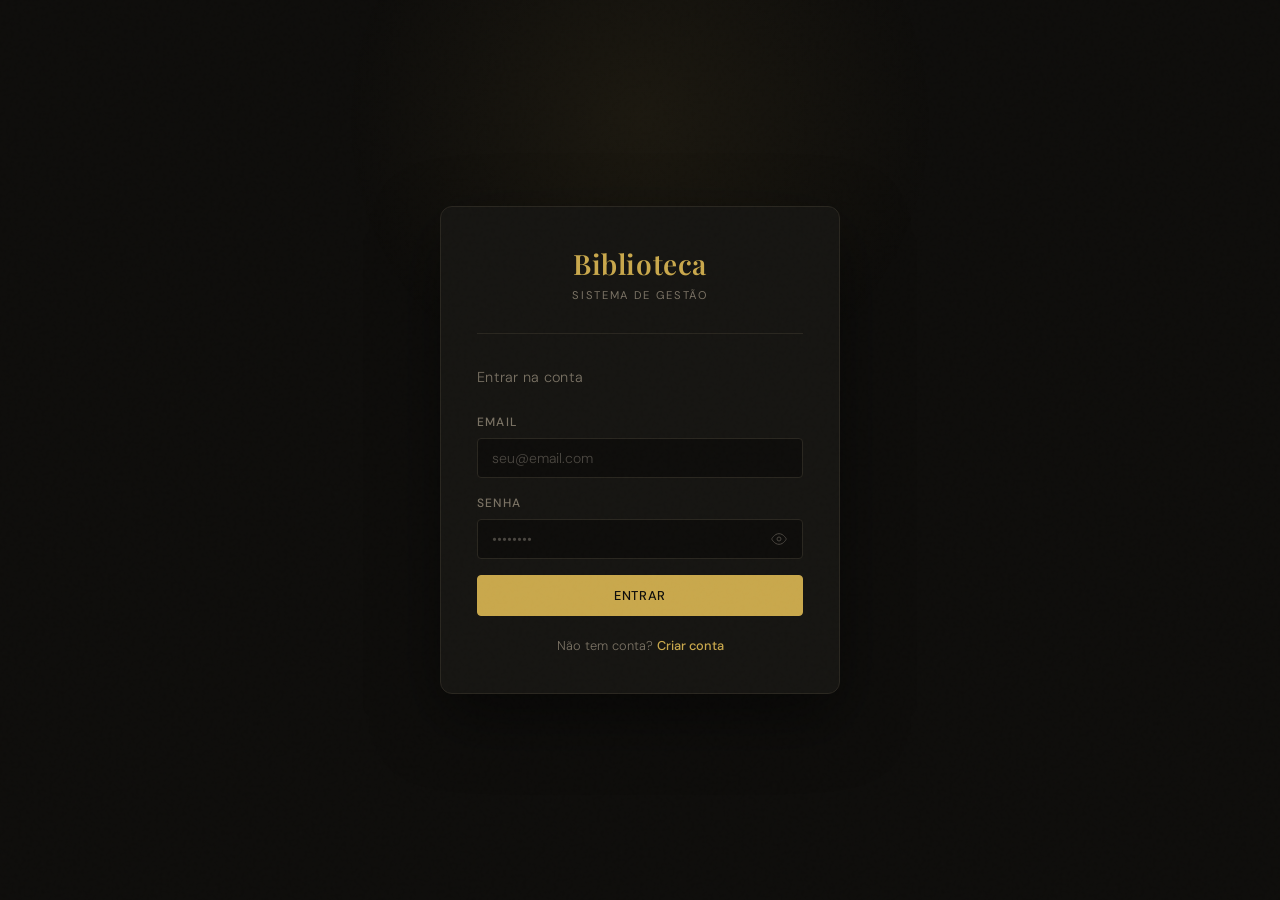
==== commit 82d70e47: "add /js no import" ====
--- a/emprestimos.html
+++ b/emprestimos.html
@@ -45,8 +45,8 @@
 
 <div id="toast-container"></div>
 <script type="module">
-import { listarEmprestimos, criarEmprestimo, devolverLivro, deletarEmprestimo, listarLivros, listarUsuarios } from "./api.js";
-import { toast, initPage, isAdmin, fmtDate } from "./utils.js";
+import { listarEmprestimos, criarEmprestimo, devolverLivro, deletarEmprestimo, listarLivros, listarUsuarios } from "./js/api.js";
+import { toast, initPage, isAdmin, fmtDate } from "./js/utils.js";
 
 initPage();
 
